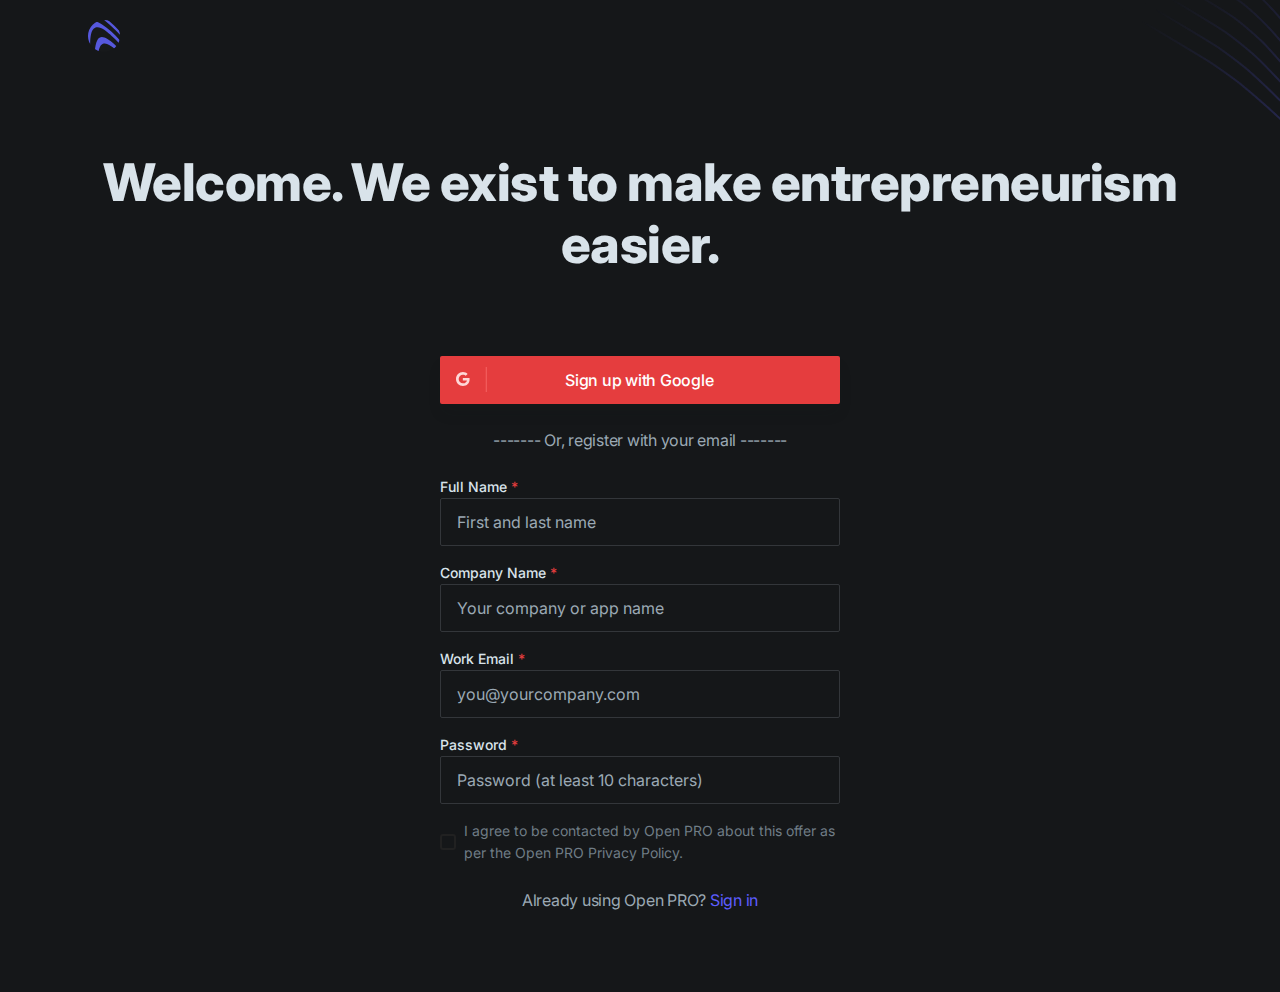
==== signup.html @ d7e61039 "last" ====
<!DOCTYPE html>
<html lang="en">
  <head>
    <meta charset="UTF-8" />
    <meta http-equiv="X-UA-Compatible" content="IE=edge" />
    <meta name="viewport" content="width=device-width, initial-scale=1.0" />
    <link rel="preconnect" href="https://fonts.googleapis.com" />
    <link rel="preconnect" href="https://fonts.gstatic.com" crossorigin />
    <link
      href="https://fonts.googleapis.com/css2?family=Inter:wght@300;400;500;600;700&display=swap"
      rel="stylesheet"
    />
    <link
      href="https://fonts.googleapis.com/css2?family=Architects+Daughter&display=swap"
      rel="stylesheet"
    />
    <link
      rel="stylesheet"
      href="https://cdnjs.cloudflare.com/ajax/libs/modern-normalize/1.1.0/modern-normalize.css"
      integrity="sha512-Y0MM+V6ymRKN2zStTqzQ227DWhhp4Mzdo6gnlRnuaNCbc+YN/ZH0sBCLTM4M0oSy9c9VKiCvd4Jk44aCLrNS5Q=="
      crossorigin="anonymous"
      referrerpolicy="no-referrer"
    />

    <link rel="stylesheet" href="./css/styles.css" />

    <title>Document</title>
  </head>
  <body>
    <header class="header">
      <div class="container">
        <img src="./img/Logo.svg" alt="" />
        <img src="./img/Shape.png" alt="" class="header-img" />
      </div>
    </header>
    <section class="signup">
      <div class="container">
        <h1 class="signup-title">Welcome. We exist to make entrepreneurism easier.</h1>
        <div class="signup-wrap">
          <div class="google-btn-wrap">
            <svg width="31" height="25" class="btn-icon">
              <use href="./img/symbol-defs.svg#icon-google"></use>
            </svg>
            <a href="" class="google-btn-link">Sign up with Google</a>
          </div>
          <p class="signup-text">------- Or, register with your email -------</p>
          <form>
            <div class="form-field">
              <label for="user-name" class="form-label">Full Name <span>*</span></label>
              <input
                type="text"
                id="user-name"
                name="user-name"
                class="signup-input"
                placeholder="First and last name"
                required
              />
            </div>
            <div class="form-field">
              <label for="company-name" class="form-label">Company Name <span>*</span></label>
              <input
                type="text"
                id="company-name"
                name="company-name"
                class="signup-input"
                placeholder="Your company or app name"
                required
              />
            </div>
            <div class="form-field">
              <label for="user-name" class="form-label">Work Email <span>*</span></label>
              <input
                type="email"
                id="user-email"
                name="user-email"
                class="signup-input"
                placeholder="you@yourcompany.com"
                required
              />
            </div>
            <div class="form-field">
              <label for="user-name" class="form-label">Password <span>*</span></label>
              <input
                type="password"
                id="user-password"
                name="user-password"
                class="signup-input"
                placeholder="Password (at least 10 characters)"
                required
              />
            </div>
            <div class="modal-privacy">
              <input
                type="checkbox"
                name="privacy"
                value="true"
                class="singup-check visually-hidden"
                id="privacy"
              />
              <label for="privacy" class="check-text"
                >I agree to be contacted by Open PRO about this offer as per the Open PRO Privacy
                Policy.</label
              >
            </div>
          </form>
          <p class="signup-bottom-text">
            Already using Open PRO? <a href="" class="signup-bottom-link">Sign in</a>
          </p>
        </div>
      </div>
    </section>
  </body>
</html>
---- css/styles.css ----
:root {
  --grey-color: #9ba9b4;
  --purple-color: #5d5dff;
  --title-color: #d9e3ea;
}
p,
h1,
h2,
h3,
h4,
h5 {
  margin: 0;
}
body {
  font-family: 'Inter', sans-serif;
  background-color: #151719;
}
a {
  text-decoration: none;
}
img {
  display: block;
}
ul,
ol {
  list-style: none;
  margin: 0;
  padding: 0;
}
.container {
  width: 1104px;
  margin: 0 auto;
}
button {
  cursor: pointer;
}
.visually-hidden {
  position: absolute;
  width: 1px;
  height: 1px;
  margin: -1px;
  border: 0;
  padding: 0;
  white-space: nowrap;
  clip-path: inset(100%);
  clip: rect(0 0 0 0);
  overflow: hidden;
}
/*-----------------HEADER------------------------------------*/
.header .container {
  display: flex;
  padding-top: 20px;
  padding-bottom: 20px;
}
.header-wrap {
  margin-left: auto;
  display: flex;
  align-items: center;
}
.header-link {
  font-weight: 400;
  font-size: 16px;
  line-height: 1.5;
  letter-spacing: -0.25px;
  color: var(--grey-color);
  margin-right: 48px;
  transition: 250ms cubic-bezier(0.4, 0, 0.2, 1);
}
.header-link:hover {
  color: var(--title-color);
}
.link-wrap {
  display: flex;
  align-items: center;
  justify-content: center;
  width: 96px;
  height: 40px;
  box-shadow: 0px 1px 3px rgba(25, 32, 44, 0.04);
  border-radius: 2px;
  background-color: var(--purple-color);
  transition: 250ms cubic-bezier(0.4, 0, 0.2, 1);
  cursor: pointer;
}
.header-btn {
  font-family: 'Inter';
  font-weight: 400;
  font-size: 16px;
  line-height: 1.5;
  letter-spacing: -0.25px;
  color: #ffffff;
  transition: 250ms cubic-bezier(0.4, 0, 0.2, 1);
}
.link-wrap:hover {
  background-color: var(--title-color);
}
.link-wrap:hover .header-btn {
  color: #151719;
}
.header-img {
  position: absolute;
  left: 1104px;
  top: 0;
  z-index: -1;
}
/*-----------------HERO------------------------------------*/
.hero {
  padding-top: 80px;
}
.hero .container {
  position: relative;
}
.hero-title {
  font-style: normal;
  font-weight: 800;
  font-size: 52px;
  line-height: 1.19;
  text-align: center;
  letter-spacing: -0.5px;
  color: var(--title-color);
  margin-bottom: 16px;
}
.hero-text {
  font-size: 20px;
  line-height: 1.5;
  text-align: center;
  letter-spacing: -0.25px;
  color: var(--grey-color);
  margin-bottom: 32px;
}
.trial-btn {
  min-width: 167px;
  min-height: 48px;
  box-shadow: 0px 10px 15px -3px rgba(21, 23, 25, 0.16);
  border-radius: 2px;
  background-color: var(--purple-color);
  border: 0;

  font-family: 'Inter';
  font-weight: 400;
  font-size: 16px;
  line-height: 1.5;
  letter-spacing: -0.25px;
  color: #ffffff;
  margin-right: 12px;
  transition: 250ms cubic-bezier(0.4, 0, 0.2, 1);
}
.trial-btn:hover {
  background-color: var(--title-color);
  color: #151719;
}
.learn-btn {
  min-width: 149px;
  min-height: 48px;
  box-shadow: 0px 10px 15px -3px rgba(21, 23, 25, 0.16);
  border-radius: 2px;
  background-color: #33363a;
  border: 0;

  font-family: 'Inter';
  font-weight: 400;
  font-size: 16px;
  line-height: 1.5;
  letter-spacing: -0.25px;
  color: #ffffff;
  transition: 250ms cubic-bezier(0.4, 0, 0.2, 1);
}
.learn-btn:hover {
  background-color: var(--purple-color);
}
.btn-cover {
  display: flex;
  justify-content: center;
  margin-bottom: 64px;
}
.hero-img-cover {
  display: flex;
  justify-content: center;
}
.hero-shape {
  position: absolute;
  left: -86px;
  top: 370px;
  z-index: -1;
}
/*-------------------------------preferences---------------*/
.preferences {
  padding-top: 128px;
  padding-bottom: 16px;
}
.preferences .container {
  border-bottom: 1px solid #33363a;
}
.pref-title {
  font-weight: 800;
  font-size: 40px;
  line-height: 1.25;
  text-align: center;
  letter-spacing: -0.5px;
  color: var(--title-color);
  margin-bottom: 17px;
}
.pref-text {
  font-weight: 400;
  font-size: 20px;
  line-height: 1.5;
  text-align: center;
  letter-spacing: -0.25px;

  color: var(--grey-color);
  margin-bottom: 80px;
}
.pref-list {
  display: flex;
  align-items: center;
  flex-wrap: wrap;
  justify-content: space-between;
}
.pref-item {
  width: 325px;
  margin-bottom: 64px;
}
.pref-item-title {
  font-weight: 700;
  font-size: 24px;
  line-height: 1.42;
  text-align: center;
  letter-spacing: -0.25px;
  margin-bottom: 8px;
  color: var(--title-color);
}
.pref-item-text {
  font-weight: 400;
  font-size: 18px;
  line-height: 1.5;
  text-align: center;
  letter-spacing: -0.25px;
  color: var(--grey-color);
}
.pref-item-icon {
  display: flex;
  justify-content: center;
  margin-bottom: 16px;
}
/*-------------------------------about---------------*/
.about {
  padding-top: 80px;
}
.about .container {
  padding-bottom: 80px;
  border-bottom: 1px solid #33363a;
}
.about-top-text {
  width: 186px;
  background-color: #c6f6d5;
  box-shadow: 0px 1px 3px rgba(25, 32, 44, 0.04);
  border-radius: 15px;

  font-weight: 600;
  font-size: 14px;
  line-height: 1.57;
  color: #36a269;
  text-align: center;
  margin-bottom: 16px;
}
.about-top-wrap {
  display: flex;
  justify-content: center;
}
.about-title {
  font-weight: 800;
  font-size: 40px;
  line-height: 1.25;
  text-align: center;
  letter-spacing: -0.5px;
  color: var(--title-color);
  margin-bottom: 16px;
}
.about-bottom-text {
  font-size: 20px;
  line-height: 1.5;
  text-align: center;
  letter-spacing: -0.25px;
  color: var(--grey-color);
  margin-bottom: 80px;
}
.about-item:not(:last-child) {
  margin-bottom: 80px;
}
.about-list-wrap {
  margin-right: 64px;
}
.about-list-wrap-center {
  margin-left: 64px;
}
.item-top-text {
  font-family: 'Architects Daughter';
  font-style: normal;
  font-weight: 400;
  font-size: 20px;
  line-height: 1.5;
  letter-spacing: 0.25px;
  color: var(--purple-color);
  margin-bottom: 8px;
}
.about-item {
  display: flex;
  align-items: center;
}
.item-title {
  font-weight: 700;
  font-size: 32px;
  line-height: 1.31;
  letter-spacing: -0.25px;
  color: var(--title-color);
  margin-bottom: 9px;
}
.item-bottom-text {
  width: 500px;
  font-weight: 400;
  font-size: 20px;
  line-height: 1.5;
  letter-spacing: -0.25px;
  color: var(--grey-color);
  margin-bottom: 16px;
}
.item-item {
  font-size: 18px;
  line-height: 1.5;
  letter-spacing: -0.25px;
  color: var(--grey-color);
  display: flex;
}
.item-item:not(:last-child) {
  margin-bottom: 8px;
}
.item-img {
  margin-right: 8px;
}
/*------------------------CLIENTS----------------*/
.clients {
  padding-top: 80px;
  padding-bottom: 85px;
}
.clients-title {
  font-weight: 800;
  font-size: 40px;
  line-height: 1.25;
  text-align: center;
  letter-spacing: -0.5px;
  color: var(--title-color);
  margin-bottom: 16px;
}
.clients-text {
  font-weight: 400;
  font-size: 20px;
  line-height: 1.5;
  text-align: center;
  letter-spacing: -0.25px;
  color: var(--grey-color);
  margin-bottom: 80px;
}
.clients-list {
  display: flex;
  justify-content: space-between;
}
.clients-item {
  width: 352px;
  background-color: #25282c;
  padding-bottom: 20px;
  padding-right: 24px;
  padding-left: 24px;
  padding-top: 24px;
}
.item-text {
  font-weight: 400;
  font-size: 18px;
  line-height: 1.5;
  letter-spacing: -0.25px;
  color: var(--grey-color);
  margin-top: 16px;
}
.item-div {
  padding-bottom: 24px;
  border-bottom: 1px solid #33363a;
  margin-bottom: 20px;
}
.name-wrap {
  font-weight: 500;
  font-size: 16px;
  line-height: 1.5;
  letter-spacing: -0.25px;
  display: flex;
  align-items: baseline;
}
.item-name {
  color: #d9e3ea;
}
.item-name span {
  color: #33363a;
}
.item-link {
  color: #5d5dff;
}
/*----------------------FORM-----------------*/
.form {
  padding-bottom: 60px;
}
.form .container {
  background-color: #5d5dff;
  display: flex;
  align-items: center;
  padding-top: 61px;
  padding-bottom: 68px;
  padding-left: 64px;
  padding-right: 32px;
}
.form-title {
  font-weight: 700;
  font-size: 32px;
  line-height: 1.31;
  letter-spacing: -0.25px;

  color: #ffffff;
}
.form-text {
  font-weight: 400;
  font-size: 18px;
  line-height: 1.5;
  letter-spacing: -0.25px;

  color: #e2e1ff;
}
.form-form {
  margin-left: auto;
}
.form-input {
  width: 320px;
  height: 48px;
  border: 1px solid #8d8dff;
  background-color: #4b4acf;
  border-radius: 2px;
  outline: none;
  padding-top: 12px;
  padding-bottom: 12px;
  padding-left: 16px;
  color: #ababff;
  transition: 250ms cubic-bezier(0.4, 0, 0.2, 1);
}
.form-input::placeholder {
  color: #ababff;
}
.form-input:focus {
  outline: 1px solid #f4f4ff;
}
.form-btn {
  width: 138px;
  height: 48px;
  background-color: #f4f4ff;
  box-shadow: 0px 1px 3px rgba(25, 32, 44, 0.04);
  border-radius: 2px;
  border: 0;
  font-weight: 500;
  font-size: 16px;
  line-height: 1.5;
  letter-spacing: -0.25px;

  color: #5d5dff;
  transition: 250ms cubic-bezier(0.4, 0, 0.2, 1);
}
.form-btn:hover {
  background-color: #151719;
  color: var(--title-color);
}
/*----------------FOOTER-----------------------*/
.footer {
  padding-bottom: 62px;
}

.footer .footer-wrap {
  display: flex;
}
.footer-right-wrap {
  display: flex;
  margin-left: auto;
}
.footer-first-list,
.footer-second-list {
  margin-right: 80px;
}
.footer-soc-wrap {
  display: flex;
  align-items: center;
}
.footer-soc-list {
  display: flex;
  margin-left: auto;
}
.footer-text {
  width: 352px;
  font-size: 16px;
  line-height: 1.5;
  letter-spacing: -0.25px;
  color: var(--grey-color);
  margin-top: 14px;
  margin-bottom: 63px;
}
.footer-text-link {
  color: var(--grey-color);
  transition: color 250ms cubic-bezier(0.4, 0, 0.2, 1);
}
.footer-text-link:hover,
.footer-text-link:focus {
  color: var(--title-color);
}
.footer-rights,
.footer-text-item {
  font-size: 14px;
  line-height: 1.57;
  color: var(--grey-color);
}
.first {
  color: #d9e3ea;
}
.footer-soc-link {
  display: flex;
  align-items: center;
  justify-content: center;
  width: 32px;
  height: 32px;
  background-color: #25282c;
  border-radius: 16px;
  margin-left: 16px;
  fill: var(--purple-color);
  transition: 250ms cubic-bezier(0.4, 0, 0.2, 1);
}
.footer-soc-link:hover {
  background-color: var(--purple-color);
  fill: var(--title-color);
}
/*---------------------------------SIGNUP--------------------------*/
.signup {
  padding-top: 80px;
  padding-bottom: 80px;
}
.signup-title {
  font-weight: 800;
  font-size: 52px;
  line-height: 1.19;
  text-align: center;
  letter-spacing: -0.5px;
  color: var(--title-color);
  margin-bottom: 80px;
}
.signup-wrap {
  width: 401px;
  display: flex;
  flex-wrap: wrap;
  justify-content: center;
  margin: 0 auto;
}
.google-btn-wrap {
  display: flex;
  align-items: center;
  padding-left: 16px;
  width: 400px;
  height: 48px;
  background-color: #e53d3e;
  box-shadow: 0px 10px 15px -3px rgba(21, 23, 25, 0.16);
  border-radius: 2px;
  cursor: pointer;
  margin-bottom: 24px;
}
.google-btn-link {
  font-weight: 500;
  font-size: 16px;
  line-height: 1.5;
  letter-spacing: -0.25px;
  color: #ffffff;
}
.btn-icon {
  margin-right: 78px;
}
.signup-text {
  font-weight: 400;
  font-size: 16px;
  line-height: 1.5;
  letter-spacing: -0.25px;
  color: var(--grey-color);
  text-align: center;
  margin-bottom: 24px;
}
.form-field {
  margin-bottom: 16px;
}
.signup-input {
  width: 400px;
  height: 48px;
  border: 1px solid #33363a;
  border-radius: 2px;
  background-color: transparent;
  color: var(--grey-color);
  padding-left: 16px;
}
.signup-input::placeholder {
  color: var(--grey-color);
}
.form-label {
  font-weight: 500;
  font-size: 14px;
  line-height: 1.57;
  color: var(--title-color);
  margin-bottom: 4px;
}
.form-label span {
  color: #e53d3e;
}
.signup-input:focus {
  outline: 1px solid var(--title-color);
}
.check-text {
  font-weight: 400;
  font-size: 14px;
  line-height: 1.57;
  color: #707d86;
  display: flex;
  align-items: center;
}
.check-text::before {
  content: ' ';
  min-width: 16px;
  height: 16px;
  border: 2px solid #212121;
  border-radius: 3px;
  margin-right: 8px;
  display: block;
  align-items: center;
}
.singup-check:checked + .check-text::before {
  background-color: var(--purple-color);
  background-image: url(../img/Check.svg);
  border: none;
  background-repeat: no-repeat;
  background-position: center;
}
.modal-privacy {
  margin-bottom: 24px;
  display: flex;
  align-items: center;
}
.signup-bottom-text {
  font-weight: 400;
  font-size: 16px;
  line-height: 1.5;
  letter-spacing: -0.25px;
  color: var(--grey-color);
}
.signup-bottom-link {
  color: var(--purple-color);
}
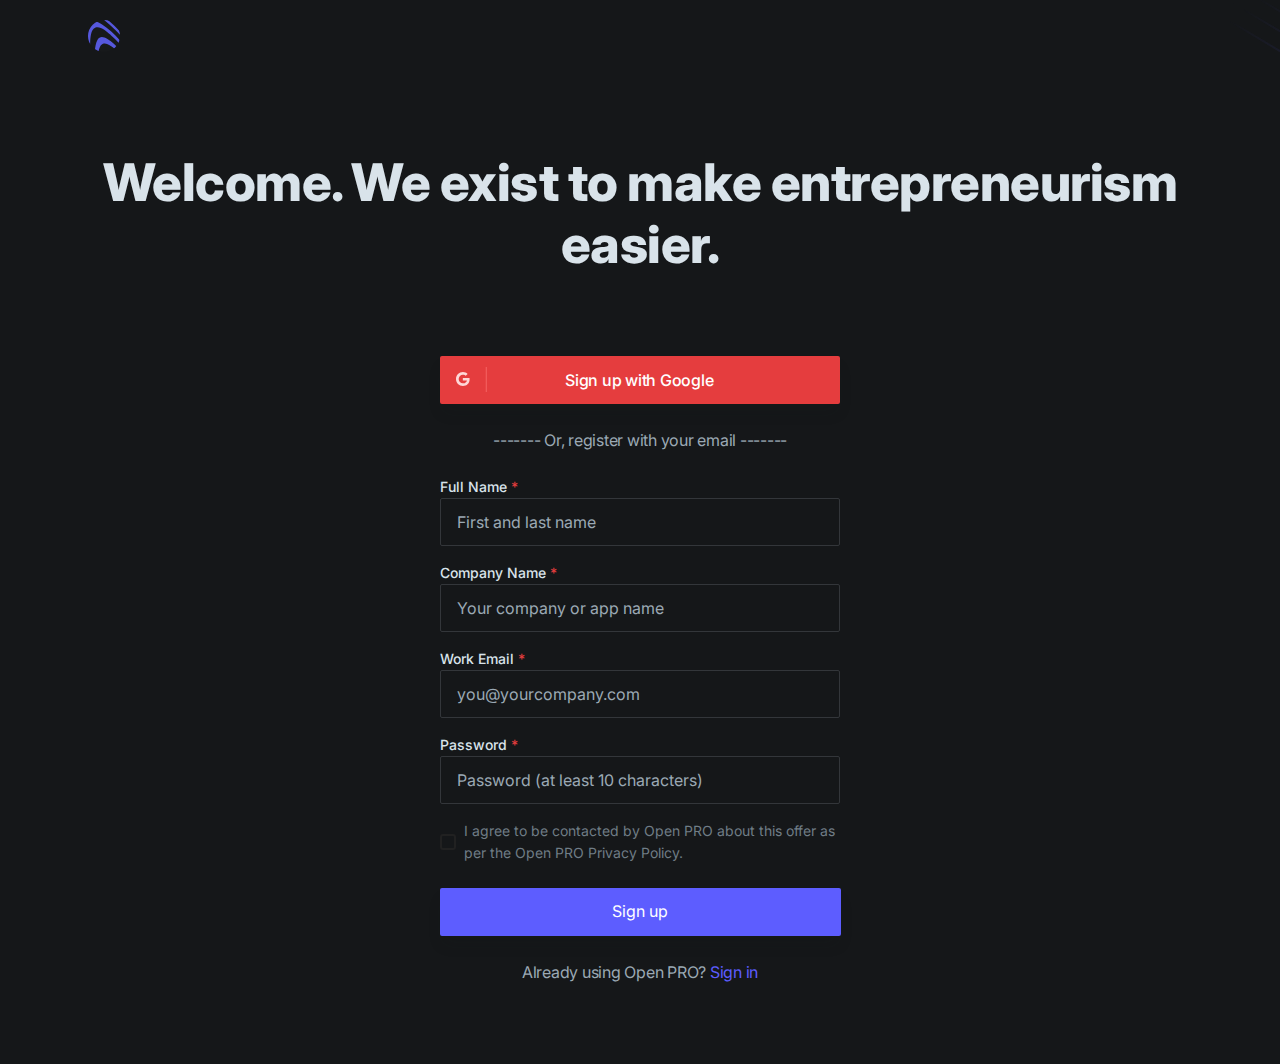
==== commit dc72852e: "last9.07" ====
--- a/signup.html
+++ b/signup.html
@@ -102,9 +102,10 @@
                 Policy.</label
               >
             </div>
+            <button type="submit" class="btn-submin">Sign up</button>
           </form>
           <p class="signup-bottom-text">
-            Already using Open PRO? <a href="" class="signup-bottom-link">Sign in</a>
+            Already using Open PRO? <a href="./signin.html" class="signup-bottom-link">Sign in</a>
           </p>
         </div>
       </div>
--- a/css/styles.css
+++ b/css/styles.css
@@ -51,6 +51,7 @@
   display: flex;
   padding-top: 20px;
   padding-bottom: 20px;
+  position: relative;
 }
 .header-wrap {
   margin-left: auto;
@@ -647,6 +648,16 @@
   display: flex;
   align-items: center;
 }
+.btn-submin {
+  width: 100%;
+  height: 48px;
+  border: none;
+  background-color: #5d5dff;
+  box-shadow: 0px 10px 15px -3px rgba(21, 23, 25, 0.16);
+  border-radius: 2px;
+  color: #ffffff;
+  margin-bottom: 24px;
+}
 .signup-bottom-text {
   font-weight: 400;
   font-size: 16px;
